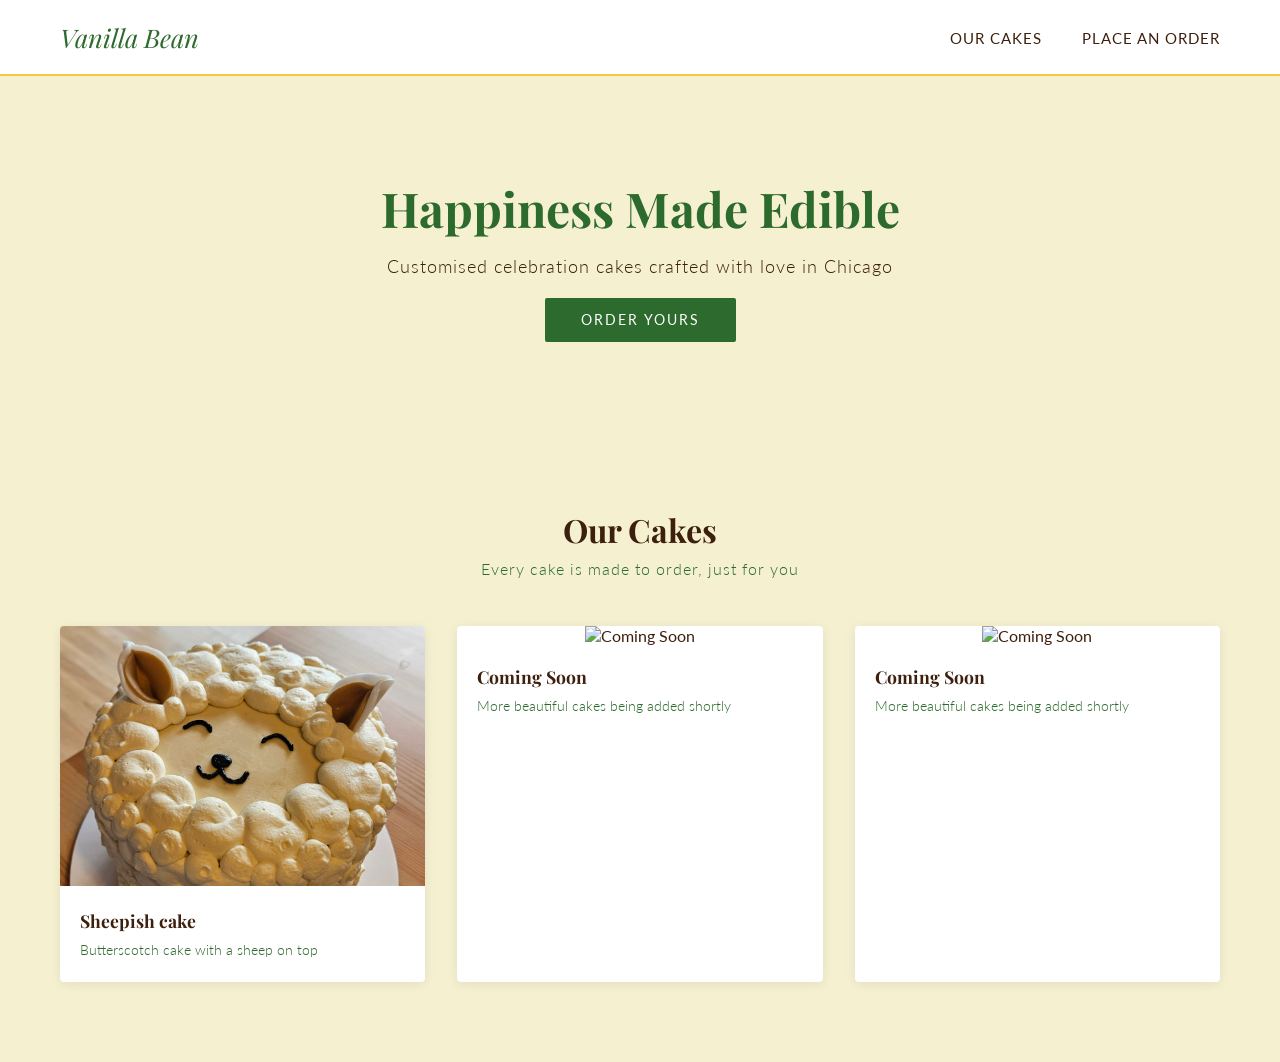
==== index.html @ cf4633ff "First commit — Vanilla Bean website" ====
<!DOCTYPE html>
<html lang="en">

  <head>
    <meta charset="UTF-8">
    <meta name="viewport" content="width=device-width, initial-scale=1.0">
    <title>Vanilla Bean</title>
    <link rel="stylesheet" href="style.css">
    <link rel="preconnect" href="https://fonts.googleapis.com">
    <link href="https://fonts.googleapis.com/css2?family=Playfair+Display:ital@0;1&family=Lato:wght@300;400&display=swap" rel="stylesheet">
  </head>

  <body>

    <nav>
      <div class="nav-logo">Vanilla Bean</div>
      <ul>
        <li><a href="index.html">Our Cakes</a></li>
        <li><a href="order.html">Place an Order</a></li>
      </ul>
    </nav>

    <section class="hero">
      <h1>Happiness Made Edible</h1>
      <p>Customised celebration cakes crafted with love in Chicago</p>
      <a href="order.html" class="btn">Order Yours</a>
    </section>

    <section class="catalogue">
      <h2>Our Cakes</h2>
      <p class="subtitle">Every cake is made to order, just for you</p>
      <div class="cake-grid" id="cake-grid">
        <!-- Cakes will appear here -->
      </div>
    </section>

    <script src="script.js"></script>

  </body>
</html>
---- style.css ----
/* ── GLOBAL SETTINGS ── */
* {
  margin: 0;
  padding: 0;
  box-sizing: border-box;
}

body {
  background-color: #F5F0D0;
  font-family: 'Lato', sans-serif;
  color: #3D1F0D;
}

/* ── NAVBAR ── */
nav {
  display: flex;
  justify-content: space-between;
  align-items: center;
  padding: 20px 60px;
  background-color: #ffffff;
  border-bottom: 2px solid #F5C842;
}

.nav-logo {
  font-family: 'Playfair Display', serif;
  font-size: 1.6rem;
  color: #2D6A2D;
  font-style: italic;
}

nav ul {
  list-style: none;
  display: flex;
  gap: 40px;
}

nav ul li a {
  text-decoration: none;
  color: #3D1F0D;
  font-size: 0.95rem;
  letter-spacing: 1px;
  text-transform: uppercase;
}

nav ul li a:hover {
  color: #2D6A2D;
}

/* ── HERO ── */
.hero {
  text-align: center;
  padding: 100px 20px;
  background-color: #F5F0D0;
}

.hero h1 {
  font-family: 'Playfair Display', serif;
  font-size: 3rem;
  color: #2D6A2D;
  margin-bottom: 16px;
}

.hero p {
  font-size: 1.1rem;
  color: #3D1F0D;
  margin-bottom: 32px;
  font-weight: 300;
  letter-spacing: 1px;
}

.btn {
  background-color: #2D6A2D;
  color: #ffffff;
  padding: 14px 36px;
  text-decoration: none;
  font-family: 'Lato', sans-serif;
  letter-spacing: 2px;
  text-transform: uppercase;
  font-size: 0.85rem;
  border-radius: 2px;
}

.btn:hover {
  background-color: #3D1F0D;
}

/* ── CATALOGUE SECTION ── */
.catalogue {
  padding: 80px 60px;
  text-align: center;
}

.catalogue h2 {
  font-family: 'Playfair Display', serif;
  font-size: 2rem;
  color: #3D1F0D;
  margin-bottom: 8px;
}

.subtitle {
  color: #2D6A2D;
  font-weight: 300;
  letter-spacing: 1px;
  margin-bottom: 48px;
}

.cake-grid {
  display: grid;
  grid-template-columns: repeat(3, 1fr);
  gap: 32px;
}

/* ── CAKE CARDS ── */
.cake-card {
  background-color: #ffffff;
  border-radius: 4px;
  overflow: hidden;
  box-shadow: 0 2px 12px rgba(0,0,0,0.08);
}

.cake-card img {
  width: 100%;
  height: 260px;
  object-fit: cover;
}

.cake-info {
  padding: 20px;
  text-align: left;
}

.cake-info h3 {
  font-family: 'Playfair Display', serif;
  font-size: 1.1rem;
  color: #3D1F0D;
  margin-bottom: 8px;
}

.cake-info p {
  font-size: 0.85rem;
  color: #2D6A2D;
  font-weight: 300;
  line-height: 1.6;
}

/* Order form formatting */
.order-section {
  max-width: 640px;
  margin: 0 auto;
  padding: 40px 20px 80px;
}
.form-group {
  display: flex;
  flex-direction: column;
  margin-bottom: 32px;
}
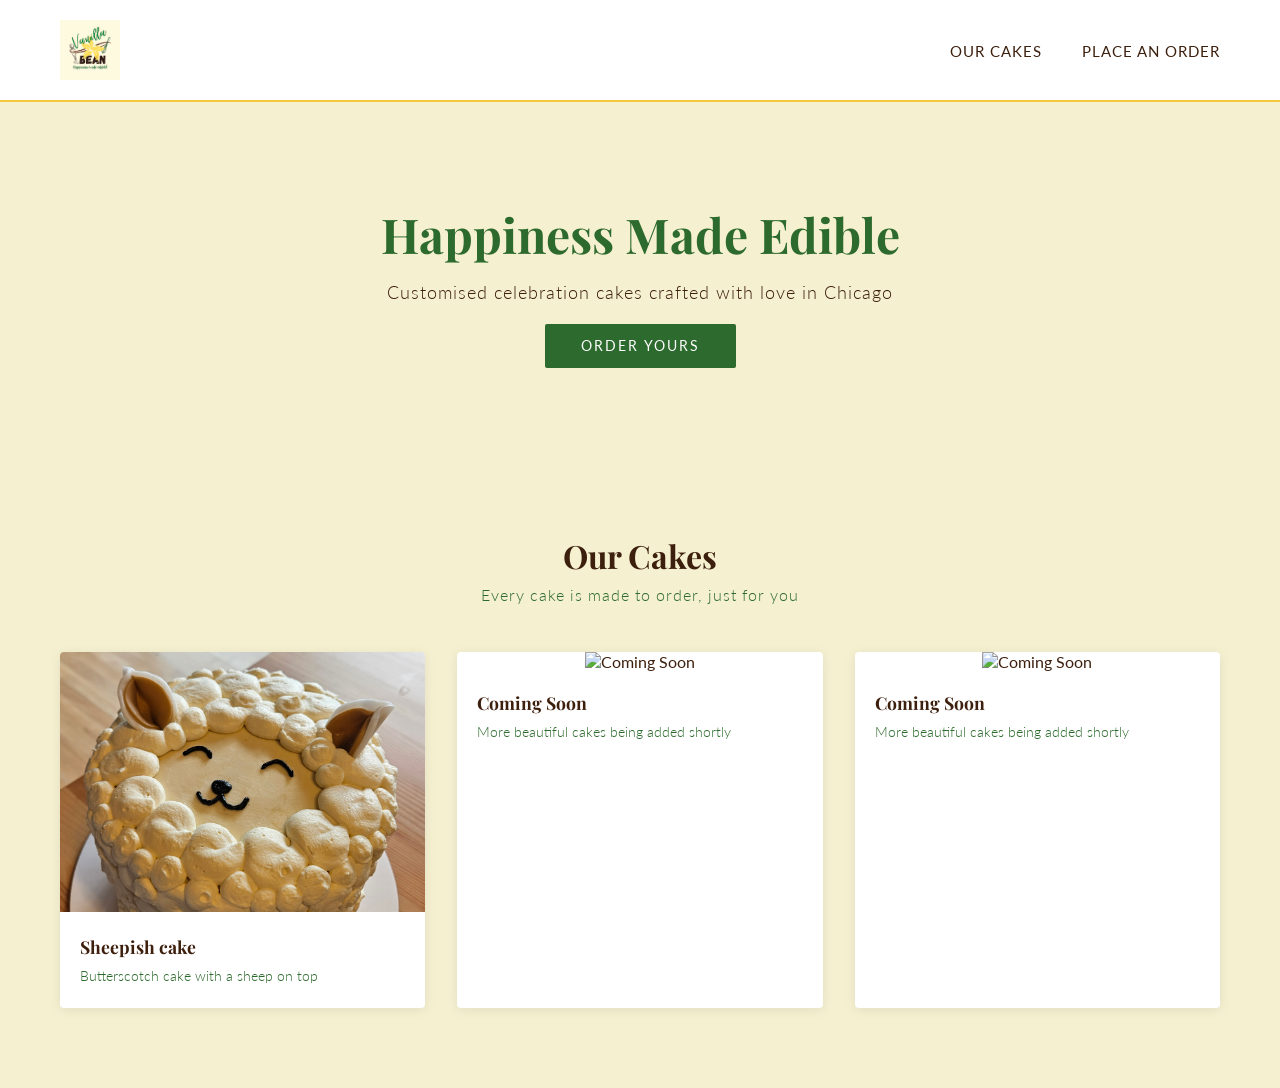
==== commit be6781e3: "logo top and link added logo top and link added" ====
--- a/index.html
+++ b/index.html
@@ -13,7 +13,9 @@
   <body>
 
     <nav>
-      <div class="nav-logo">Vanilla Bean</div>
+      <a href="index.html" class="nav-logo">
+        <img src="images/logo.png" alt="Vanilla Bean">
+      </a>
       <ul>
         <li><a href="index.html">Our Cakes</a></li>
         <li><a href="order.html">Place an Order</a></li>
--- a/style.css
+++ b/style.css
@@ -22,10 +22,14 @@
 }
 
 .nav-logo {
-  font-family: 'Playfair Display', serif;
-  font-size: 1.6rem;
-  color: #2D6A2D;
-  font-style: italic;
+  display: flex;
+  align-items: center;
+  text-decoration: none;
+}
+
+.nav-logo img {
+  height: 60px;
+  width: auto;
 }
 
 nav ul {
@@ -153,4 +157,72 @@
   display: flex;
   flex-direction: column;
   margin-bottom: 32px;
-}+}
+/* ── MOBILE STYLES ── */
+/* Everything inside here ONLY applies on screens smaller than 768px */
+@media (max-width: 768px) {
+
+  /* Navbar */
+  nav {
+    padding: 16px 24px;
+    flex-wrap: wrap;
+    gap: 12px;
+  }
+
+  nav ul {
+    gap: 20px;
+  }
+
+  /* Hero */
+  .hero {
+    padding: 60px 24px;
+  }
+
+  .hero h1 {
+    font-size: 2rem;
+  }
+
+  .hero p {
+    font-size: 0.95rem;
+  }
+
+  /* Cake Grid — switch from 3 columns to 1 column */
+  .cake-grid {
+    grid-template-columns: 1fr;
+  }
+
+  /* Catalogue */
+  .catalogue {
+    padding: 60px 24px;
+  }
+
+  /* Order Page */
+  .order-hero {
+    padding: 40px 24px 20px;
+  }
+
+  .order-hero h1 {
+    font-size: 1.8rem;
+  }
+
+  .order-section {
+    padding: 32px 24px 60px;
+  }
+
+  /* Make buttons full width on mobile */
+  .btn {
+    display: block;
+    text-align: center;
+    width: 100%;
+  }
+
+  /* Make form inputs easier to tap */
+  .form-group input,
+  .form-group select,
+  .form-group textarea {
+    font-size: 1rem;
+    padding: 14px 16px;
+  }
+
+}
+
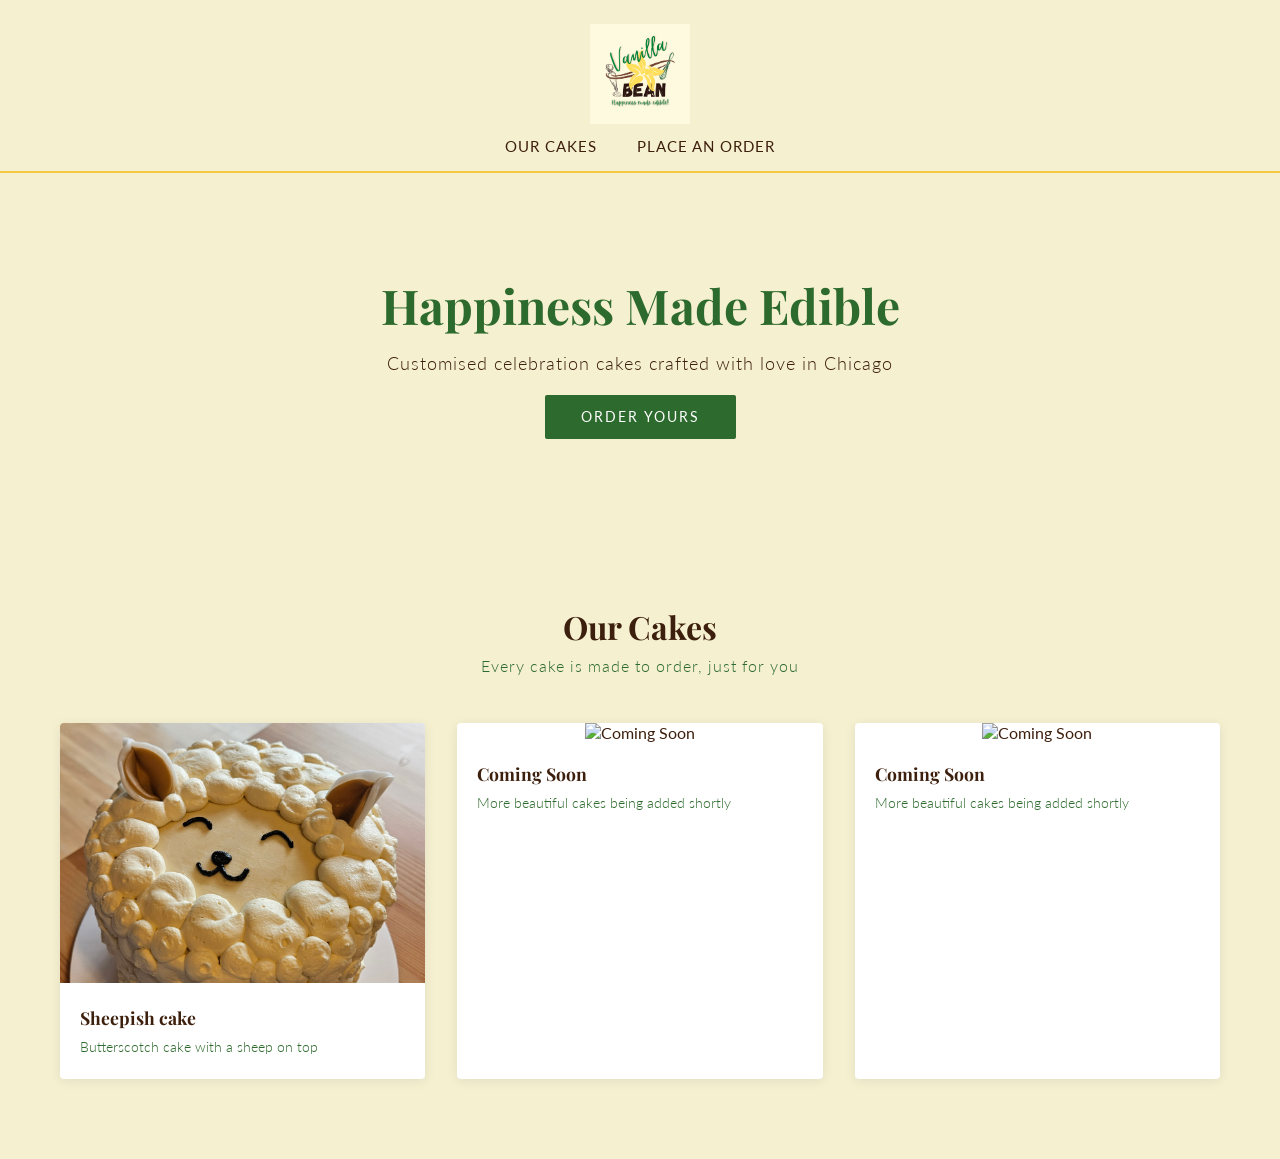
==== commit 70aa3afe: "nav bar editing nav bar editing" ====
--- a/index.html
+++ b/index.html
@@ -12,15 +12,15 @@
 
   <body>
 
-    <nav>
-      <a href="index.html" class="nav-logo">
-        <img src="images/logo.png" alt="Vanilla Bean">
-      </a>
-      <ul>
-        <li><a href="index.html">Our Cakes</a></li>
-        <li><a href="order.html">Place an Order</a></li>
-      </ul>
-    </nav>
+<nav>
+  <a href="index.html" class="nav-logo">
+    <img src="images/logo.png" alt="Vanilla Bean">
+  </a>
+  <ul>
+    <li><a href="index.html">Our Cakes</a></li>
+    <li><a href="order.html">Place an Order</a></li>
+  </ul>
+</nav>
 
     <section class="hero">
       <h1>Happiness Made Edible</h1>
--- a/style.css
+++ b/style.css
@@ -14,10 +14,10 @@
 /* ── NAVBAR ── */
 nav {
   display: flex;
-  justify-content: space-between;
+  flex-direction: column;
   align-items: center;
-  padding: 20px 60px;
-  background-color: #ffffff;
+  padding: 24px 60px 16px;
+  background-color: #F5F0D0;
   border-bottom: 2px solid #F5C842;
 }
 
@@ -25,10 +25,11 @@
   display: flex;
   align-items: center;
   text-decoration: none;
+  margin-bottom: 12px;
 }
 
 .nav-logo img {
-  height: 60px;
+  height: 100px;
   width: auto;
 }
 
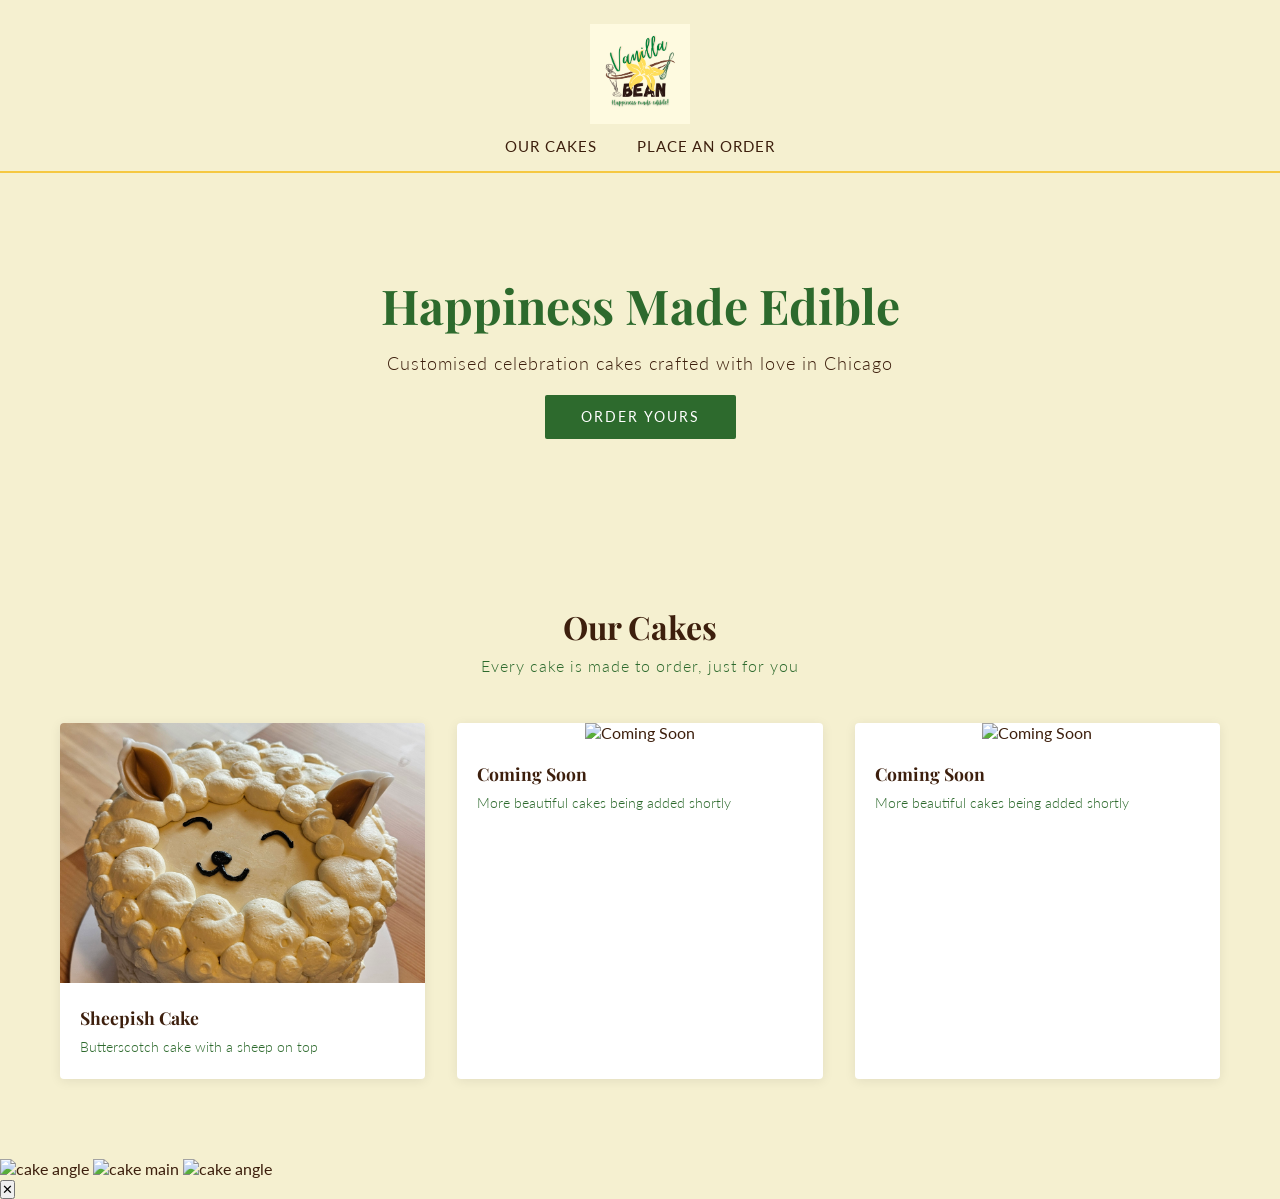
==== commit 68f14d4c: "lightbox - gallery lightbox - gallery" ====
--- a/index.html
+++ b/index.html
@@ -37,6 +37,27 @@
     </section>
 
     <script src="script.js"></script>
+    
+<div id="lightbox" class="lightbox">
+  <div class="lightbox-content">
+
+    <div class="lightbox-header">
+      <h2 id="lightbox-title"></h2>
+      <p id="lightbox-description"></p>
+    </div>
+
+    <div class="lightbox-gallery">
+      <img id="lightbox-left" class="lightbox-side" alt="cake angle">
+      <img id="lightbox-main" class="lightbox-main-img" alt="cake main">
+      <img id="lightbox-right" class="lightbox-side" alt="cake angle">
+    </div>
+
+    <button class="lightbox-close" onclick="closeLightbox()">✕</button>
+
+  </div>
+</div>
+
+<script src="script.js"></script>
 
   </body>
 </html>
--- a/style.css
+++ b/style.css
@@ -224,6 +224,124 @@
     font-size: 1rem;
     padding: 14px 16px;
   }
-
-}
-
+  
+/* ── LIGHTBOX ── */
+.lightbox {
+  display: none;
+  position: fixed;
+  top: 0;
+  left: 0;
+  width: 100%;
+  height: 100%;
+  background-color: rgba(0, 0, 0, 0.85);
+  z-index: 1000;
+  justify-content: center;
+  align-items: center;
+  opacity: 0;
+  transition: opacity 0.3s ease;
+}
+
+.lightbox.active {
+  display: flex;
+  opacity: 1;
+}
+
+.lightbox-content {
+  background-color: #F5F0D0;
+  border-radius: 4px;
+  padding: 40px;
+  max-width: 90vw;
+  width: 900px;
+  text-align: center;
+  position: relative;
+  animation: fadeUp 0.3s ease;
+}
+
+@keyframes fadeUp {
+  from {
+    transform: translateY(20px);
+    opacity: 0;
+  }
+  to {
+    transform: translateY(0);
+    opacity: 1;
+  }
+}
+
+.lightbox-header {
+  margin-bottom: 24px;
+}
+
+.lightbox-header h2 {
+  font-family: 'Playfair Display', serif;
+  font-size: 1.8rem;
+  color: #3D1F0D;
+  margin-bottom: 8px;
+}
+
+.lightbox-header p {
+  color: #2D6A2D;
+  font-weight: 300;
+  letter-spacing: 1px;
+}
+
+.lightbox-gallery {
+  display: flex;
+  align-items: center;
+  justify-content: center;
+  gap: 16px;
+}
+
+.lightbox-main-img {
+  width: 50%;
+  height: 340px;
+  object-fit: cover;
+  border-radius: 2px;
+}
+
+.lightbox-side {
+  width: 22%;
+  height: 220px;
+  object-fit: cover;
+  border-radius: 2px;
+  opacity: 0.85;
+}
+
+.lightbox-close {
+  position: absolute;
+  top: 16px;
+  right: 20px;
+  background: none;
+  border: none;
+  font-size: 1.4rem;
+  color: #3D1F0D;
+  cursor: pointer;
+  line-height: 1;
+}
+
+.lightbox-close:hover {
+  color: #2D6A2D;
+}
+
+/* Lightbox mobile */
+@media (max-width: 768px) {
+  .lightbox-content {
+    padding: 24px 16px;
+  }
+
+  .lightbox-gallery {
+    flex-direction: column;
+  }
+
+  .lightbox-main-img {
+    width: 100%;
+    height: 260px;
+  }
+
+  .lightbox-side {
+    width: 100%;
+    height: 180px;
+  }
+}
+}
+
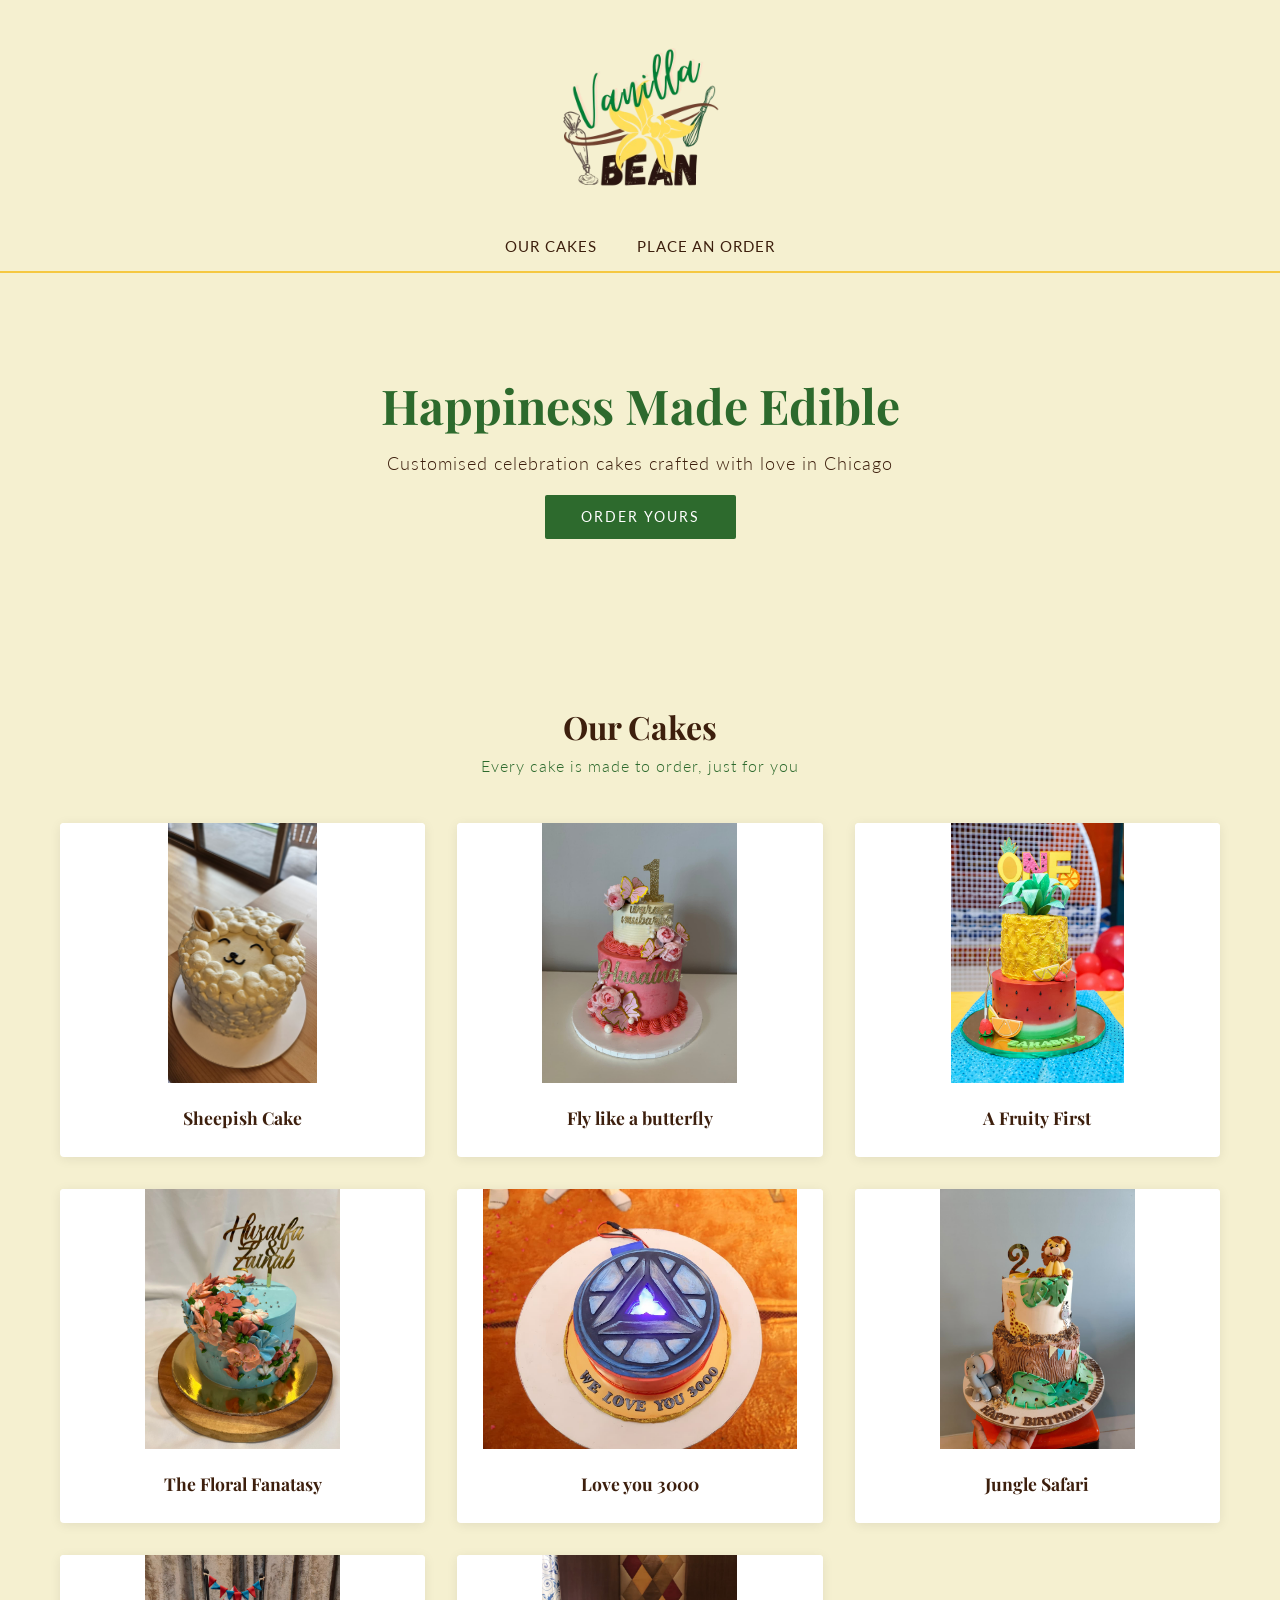
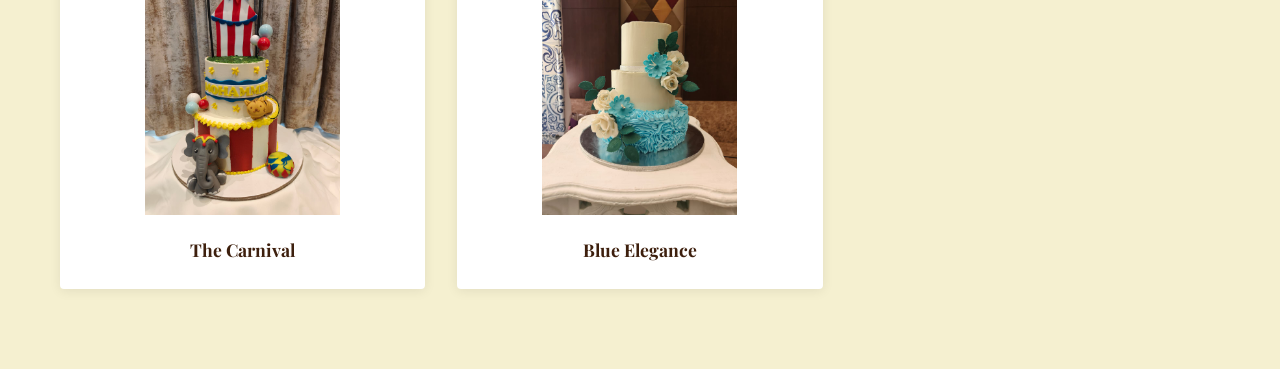
==== commit c8738fcf: "1,2 or 3 pics edit" ====
--- a/index.html
+++ b/index.html
@@ -18,7 +18,7 @@
   </a>
   <ul>
     <li><a href="index.html">Our Cakes</a></li>
-    <li><a href="order.html">Place an Order</a></li>
+    <li><a href="order.html">Place an Order</a></li>    
   </ul>
 </nav>
 
@@ -34,30 +34,24 @@
       <div class="cake-grid" id="cake-grid">
         <!-- Cakes will appear here -->
       </div>
-    </section>
+      </section>
+
+    <div id="lightbox" class="lightbox">
+      <div class="lightbox-content">
+
+        <div class="lightbox-header">
+          <h2 id="lightbox-title"></h2>
+          <p id="lightbox-description"></p>
+        </div>
+
+        <div class="lightbox-gallery" id="lightbox-gallery"></div>
+
+        <button class="lightbox-close" onclick="closeLightbox()">✕</button>
+
+      </div>
+    </div>
 
     <script src="script.js"></script>
-    
-<div id="lightbox" class="lightbox">
-  <div class="lightbox-content">
-
-    <div class="lightbox-header">
-      <h2 id="lightbox-title"></h2>
-      <p id="lightbox-description"></p>
-    </div>
-
-    <div class="lightbox-gallery">
-      <img id="lightbox-left" class="lightbox-side" alt="cake angle">
-      <img id="lightbox-main" class="lightbox-main-img" alt="cake main">
-      <img id="lightbox-right" class="lightbox-side" alt="cake angle">
-    </div>
-
-    <button class="lightbox-close" onclick="closeLightbox()">✕</button>
-
-  </div>
-</div>
-
-<script src="script.js"></script>
 
   </body>
-</html>
+</html> 
--- a/style.css
+++ b/style.css
@@ -29,7 +29,7 @@
 }
 
 .nav-logo img {
-  height: 100px;
+  height: 200px;
   width: auto;
 }
 
@@ -126,12 +126,13 @@
 .cake-card img {
   width: 100%;
   height: 260px;
-  object-fit: cover;
+  object-fit: contain;
+  background-color: #ffffff;
 }
 
 .cake-info {
   padding: 20px;
-  text-align: left;
+  text-align: center;
 }
 
 .cake-info h3 {
@@ -224,10 +225,10 @@
     font-size: 1rem;
     padding: 14px 16px;
   }
-  
+}
 /* ── LIGHTBOX ── */
 .lightbox {
-  display: none;
+  visibility: hidden;
   position: fixed;
   top: 0;
   left: 0;
@@ -235,14 +236,15 @@
   height: 100%;
   background-color: rgba(0, 0, 0, 0.85);
   z-index: 1000;
+  display: flex;
   justify-content: center;
   align-items: center;
   opacity: 0;
-  transition: opacity 0.3s ease;
+  transition: opacity 0.3s ease, visibility 0.3s ease;
 }
 
 .lightbox.active {
-  display: flex;
+  visibility: visible;
   opacity: 1;
 }
 
@@ -295,16 +297,18 @@
 .lightbox-main-img {
   width: 50%;
   height: 340px;
-  object-fit: cover;
+  object-fit: contain;
   border-radius: 2px;
+  background-color: #f0ead0;
 }
 
 .lightbox-side {
   width: 22%;
   height: 220px;
-  object-fit: cover;
+  object-fit: contain;
   border-radius: 2px;
   opacity: 0.85;
+  background-color: #f0ead0;
 }
 
 .lightbox-close {
@@ -342,6 +346,9 @@
     width: 100%;
     height: 180px;
   }
-}
-}
-
+
+  .lightbox-main-img:only-child {
+    width: 100%;
+  }
+  
+}
